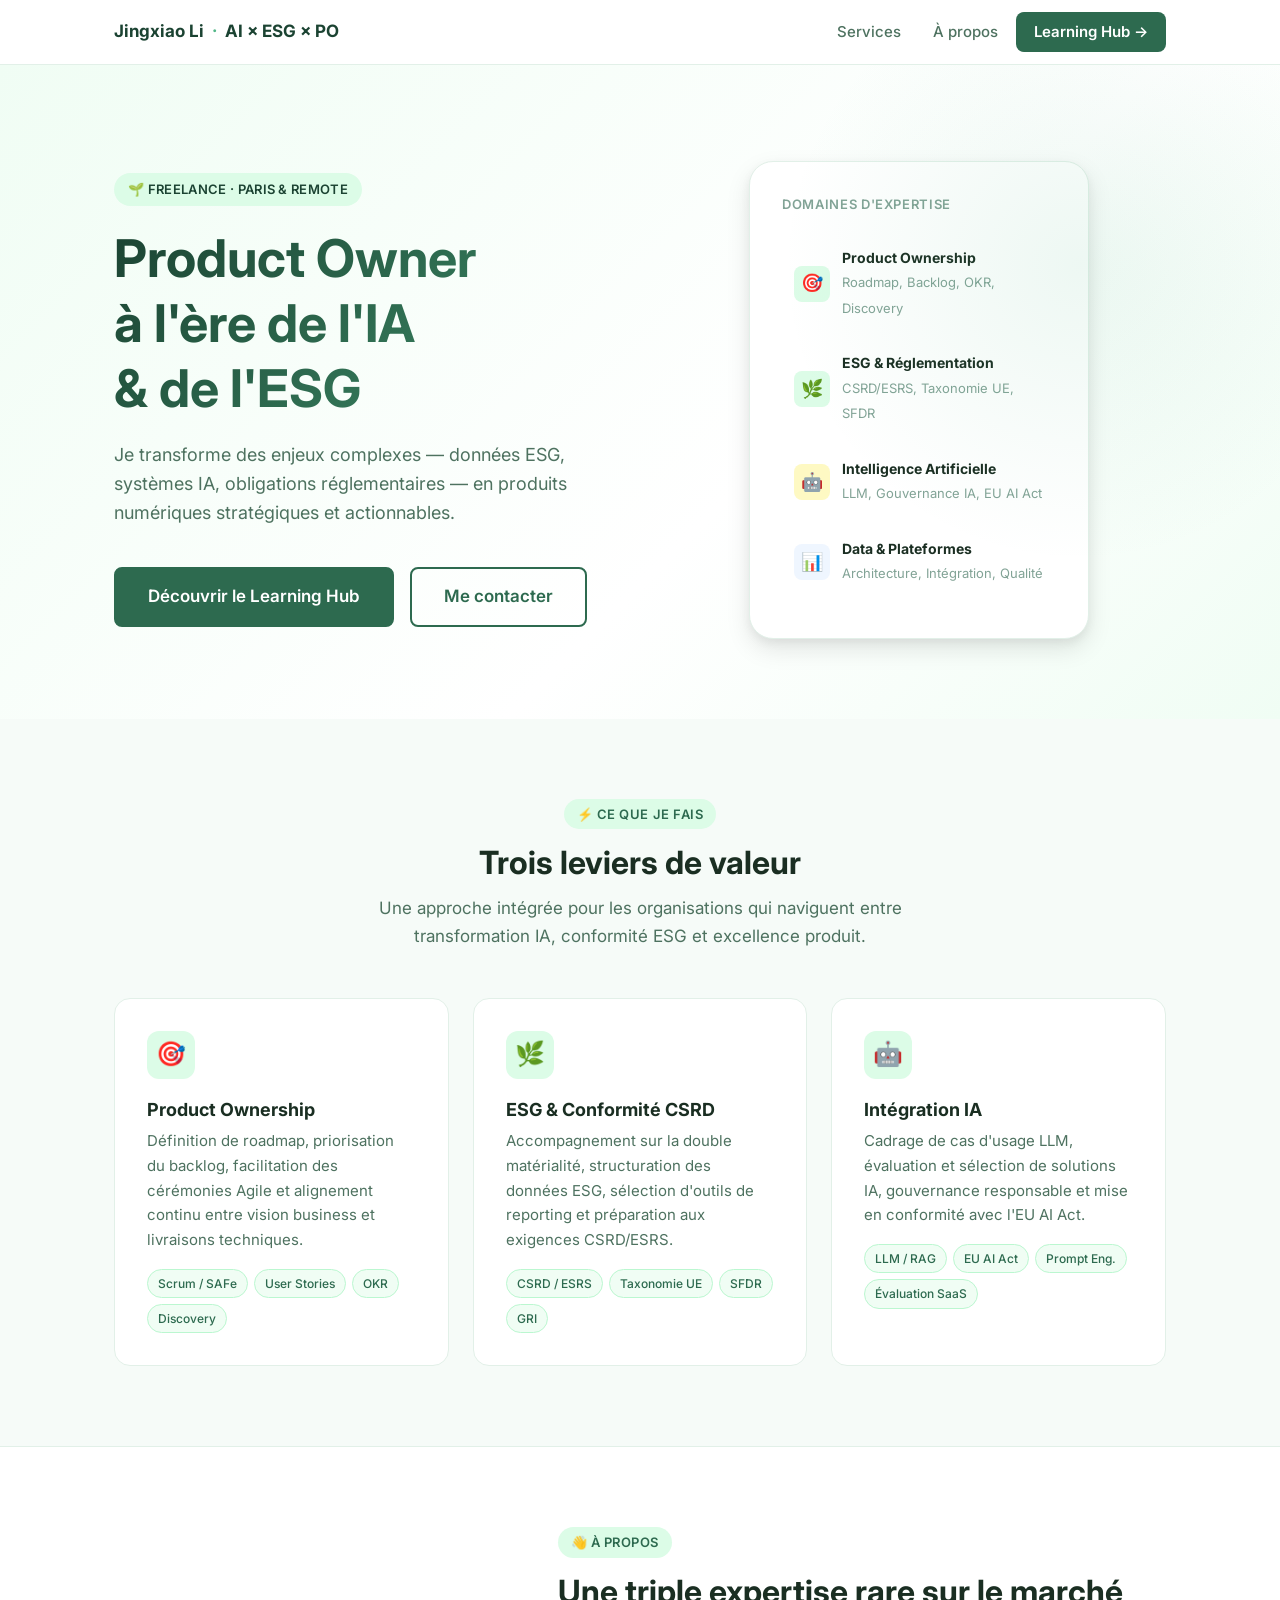
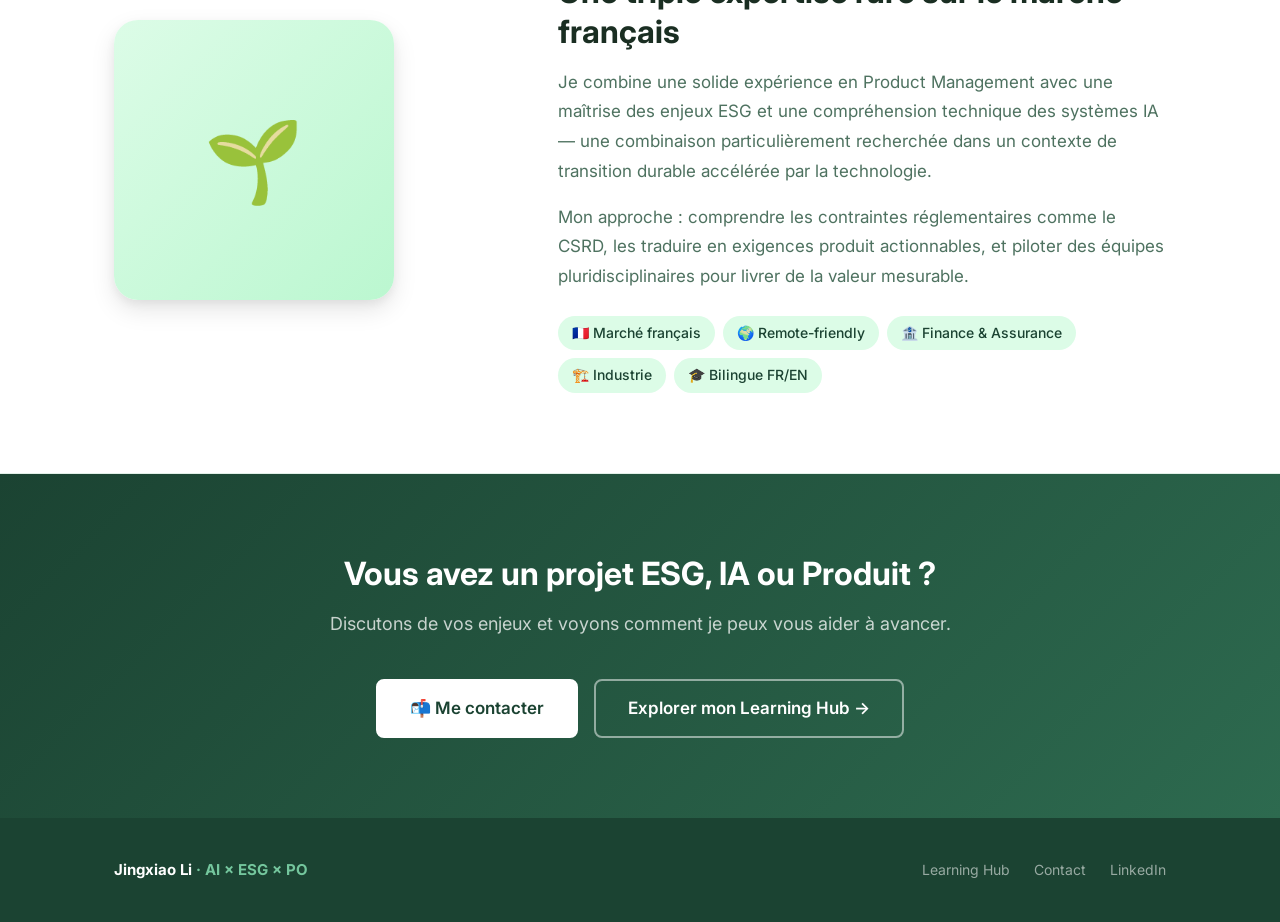
==== index.html @ 48e50c1e "Initial commit: personal brand + learning hub" ====
<!DOCTYPE html>
<html lang="fr">
<head>
  <meta charset="UTF-8" />
  <meta name="viewport" content="width=device-width, initial-scale=1.0" />
  <title>Jingxiao Li — AI × ESG × Product Owner Freelance</title>
  <meta name="description" content="Consultante freelance spécialisée à l'intersection de l'Intelligence Artificielle, l'ESG et le Product Management. Disponible pour vos projets en France." />
  <link rel="stylesheet" href="style.css" />
</head>
<body>

  <!-- Navigation -->
  <nav class="nav">
    <div class="container nav-inner">
      <a href="index.html" class="nav-logo">
        Jingxiao Li <span>·</span> AI × ESG × PO
      </a>
      <div class="nav-links">
        <a href="#services" class="nav-link">Services</a>
        <a href="#about"    class="nav-link">À propos</a>
        <a href="hub.html"  class="nav-cta">Learning Hub →</a>
      </div>
    </div>
  </nav>

  <!-- Hero -->
  <section class="hero">
    <div class="container hero-inner">
      <div class="hero-content">
        <div class="hero-eyebrow">🌱 Freelance · Paris & Remote</div>
        <h1 class="hero-title">Product Owner<br>à l'ère de l'IA<br>&amp; de l'ESG</h1>
        <p class="hero-subtitle">
          Je transforme des enjeux complexes — données ESG, systèmes IA, obligations réglementaires —
          en produits numériques stratégiques et actionnables.
        </p>
        <div class="hero-actions">
          <a href="hub.html" class="btn btn-primary btn-lg">Découvrir le Learning Hub</a>
          <a href="mailto:jingxiao.li@gnomondigital.com" class="btn btn-outline btn-lg">Me contacter</a>
        </div>
      </div>

      <div class="hero-visual">
        <div class="hero-card">
          <div class="hero-card-title">Domaines d'expertise</div>
          <div class="hero-stat">
            <div class="hero-stat-icon green">🎯</div>
            <div class="hero-stat-text">
              <strong>Product Ownership</strong>
              <span>Roadmap, Backlog, OKR, Discovery</span>
            </div>
          </div>
          <div class="hero-stat">
            <div class="hero-stat-icon green">🌿</div>
            <div class="hero-stat-text">
              <strong>ESG & Réglementation</strong>
              <span>CSRD/ESRS, Taxonomie UE, SFDR</span>
            </div>
          </div>
          <div class="hero-stat">
            <div class="hero-stat-icon amber">🤖</div>
            <div class="hero-stat-text">
              <strong>Intelligence Artificielle</strong>
              <span>LLM, Gouvernance IA, EU AI Act</span>
            </div>
          </div>
          <div class="hero-stat">
            <div class="hero-stat-icon blue">📊</div>
            <div class="hero-stat-text">
              <strong>Data & Plateformes</strong>
              <span>Architecture, Intégration, Qualité</span>
            </div>
          </div>
        </div>
      </div>
    </div>
  </section>

  <!-- Services -->
  <section class="section" id="services">
    <div class="container">
      <div class="section-header">
        <div class="section-eyebrow">⚡ Ce que je fais</div>
        <h2>Trois leviers de valeur</h2>
        <p>Une approche intégrée pour les organisations qui naviguent entre transformation IA, conformité ESG et excellence produit.</p>
      </div>

      <div class="services-grid">
        <div class="service-card">
          <div class="service-icon">🎯</div>
          <h3>Product Ownership</h3>
          <p>
            Définition de roadmap, priorisation du backlog, facilitation des cérémonies Agile
            et alignement continu entre vision business et livraisons techniques.
          </p>
          <div class="service-tags">
            <span class="service-tag">Scrum / SAFe</span>
            <span class="service-tag">User Stories</span>
            <span class="service-tag">OKR</span>
            <span class="service-tag">Discovery</span>
          </div>
        </div>

        <div class="service-card">
          <div class="service-icon">🌿</div>
          <h3>ESG & Conformité CSRD</h3>
          <p>
            Accompagnement sur la double matérialité, structuration des données ESG,
            sélection d'outils de reporting et préparation aux exigences CSRD/ESRS.
          </p>
          <div class="service-tags">
            <span class="service-tag">CSRD / ESRS</span>
            <span class="service-tag">Taxonomie UE</span>
            <span class="service-tag">SFDR</span>
            <span class="service-tag">GRI</span>
          </div>
        </div>

        <div class="service-card">
          <div class="service-icon">🤖</div>
          <h3>Intégration IA</h3>
          <p>
            Cadrage de cas d'usage LLM, évaluation et sélection de solutions IA,
            gouvernance responsable et mise en conformité avec l'EU AI Act.
          </p>
          <div class="service-tags">
            <span class="service-tag">LLM / RAG</span>
            <span class="service-tag">EU AI Act</span>
            <span class="service-tag">Prompt Eng.</span>
            <span class="service-tag">Évaluation SaaS</span>
          </div>
        </div>
      </div>
    </div>
  </section>

  <!-- About -->
  <section class="section" id="about" style="background: #fff; border-top: 1px solid var(--border); border-bottom: 1px solid var(--border);">
    <div class="container">
      <div class="about-inner">
        <div class="about-avatar">🌱</div>
        <div class="about-content">
          <div class="section-eyebrow" style="margin-bottom: .875rem;">👋 À propos</div>
          <h2>Une triple expertise rare sur le marché français</h2>
          <p>
            Je combine une solide expérience en Product Management avec une maîtrise des enjeux
            ESG et une compréhension technique des systèmes IA — une combinaison particulièrement
            recherchée dans un contexte de transition durable accélérée par la technologie.
          </p>
          <p>
            Mon approche : comprendre les contraintes réglementaires comme le CSRD, les traduire
            en exigences produit actionnables, et piloter des équipes pluridisciplinaires pour
            livrer de la valeur mesurable.
          </p>
          <div class="about-chips">
            <span class="about-chip">🇫🇷 Marché français</span>
            <span class="about-chip">🌍 Remote-friendly</span>
            <span class="about-chip">🏦 Finance & Assurance</span>
            <span class="about-chip">🏗️ Industrie</span>
            <span class="about-chip">🎓 Bilingue FR/EN</span>
          </div>
        </div>
      </div>
    </div>
  </section>

  <!-- CTA Banner -->
  <section class="cta-banner">
    <div class="container">
      <h2>Vous avez un projet ESG, IA ou Produit ?</h2>
      <p>Discutons de vos enjeux et voyons comment je peux vous aider à avancer.</p>
      <div style="display:flex; gap:1rem; justify-content:center; flex-wrap:wrap;">
        <a href="mailto:jingxiao.li@gnomondigital.com" class="btn btn-white btn-lg">📬 Me contacter</a>
        <a href="hub.html" class="btn btn-outline btn-lg" style="border-color:rgba(255,255,255,.5);color:#fff;">
          Explorer mon Learning Hub →
        </a>
      </div>
    </div>
  </section>

  <!-- Footer -->
  <footer class="footer">
    <div class="container footer-inner">
      <div class="footer-logo">Jingxiao Li <span>· AI × ESG × PO</span></div>
      <div class="footer-links">
        <a href="hub.html">Learning Hub</a>
        <a href="mailto:jingxiao.li@gnomondigital.com">Contact</a>
        <a href="https://linkedin.com" target="_blank" rel="noopener">LinkedIn</a>
      </div>
    </div>
  </footer>

</body>
</html>
---- style.css ----
/* === Google Fonts === */
@import url('https://fonts.googleapis.com/css2?family=Inter:wght@300;400;500;600;700&display=swap');

/* === Custom Properties === */
:root {
  --primary:       #2D6A4F;
  --primary-dark:  #1B4332;
  --primary-light: #40916C;
  --accent:        #52B788;
  --accent-light:  #74C69D;
  --green-50:      #F0FDF4;
  --green-100:     #DCFCE7;
  --green-200:     #BBF7D0;

  --bg:            #F6FBF8;
  --surface:       #FFFFFF;
  --border:        #E2F0E8;
  --border-hover:  #B7DFCA;

  --text:          #1A2E22;
  --text-muted:    #4E7260;
  --text-subtle:   #82A396;

  /* Status: not started */
  --s0-bg:     #F9FAFB;
  --s0-border: #E5E7EB;
  --s0-text:   #6B7280;
  --s0-dot:    #9CA3AF;

  /* Status: in progress */
  --s1-bg:     #FFFBEB;
  --s1-border: #FCD34D;
  --s1-text:   #92400E;
  --s1-dot:    #F59E0B;

  /* Status: mastered */
  --s2-bg:     #F0FDF4;
  --s2-border: #86EFAC;
  --s2-text:   #166534;
  --s2-dot:    #22C55E;

  --shadow-sm: 0 1px 2px rgba(0,0,0,.05);
  --shadow:    0 2px 6px rgba(0,0,0,.07), 0 1px 3px rgba(0,0,0,.05);
  --shadow-md: 0 4px 12px rgba(0,0,0,.08), 0 2px 5px rgba(0,0,0,.05);
  --shadow-lg: 0 10px 25px rgba(0,0,0,.1), 0 4px 10px rgba(0,0,0,.05);

  --radius-sm: .375rem;
  --radius:    .5rem;
  --radius-md: .75rem;
  --radius-lg: 1rem;
  --radius-xl: 1.5rem;
  --radius-full: 9999px;

  --transition: 150ms ease;
  --transition-md: 250ms ease;

  --font: 'Inter', -apple-system, BlinkMacSystemFont, 'Segoe UI', sans-serif;
}

/* === Reset === */
*, *::before, *::after { box-sizing: border-box; margin: 0; padding: 0; }
html { scroll-behavior: smooth; }
body {
  font-family: var(--font);
  background: var(--bg);
  color: var(--text);
  line-height: 1.6;
  font-size: 1rem;
  -webkit-font-smoothing: antialiased;
}
a { color: var(--primary); text-decoration: none; }
a:hover { color: var(--primary-dark); }
img { display: block; max-width: 100%; }
ul { list-style: none; }
button { font-family: var(--font); cursor: pointer; border: none; background: none; }
input, textarea { font-family: var(--font); }

/* === Typography === */
h1, h2, h3, h4 { color: var(--text); font-weight: 700; line-height: 1.25; }
h1 { font-size: clamp(2rem, 5vw, 3.25rem); }
h2 { font-size: clamp(1.5rem, 3vw, 2rem); }
h3 { font-size: 1.125rem; }
h4 { font-size: .9375rem; }
p { color: var(--text-muted); }

/* === Layout === */
.container {
  max-width: 1100px;
  margin: 0 auto;
  padding: 0 1.5rem;
}
.section { padding: 5rem 0; }
.section-sm { padding: 3rem 0; }

/* === Navigation === */
.nav {
  position: sticky;
  top: 0;
  z-index: 100;
  background: rgba(255,255,255,.92);
  backdrop-filter: blur(8px);
  border-bottom: 1px solid var(--border);
}
.nav-inner {
  display: flex;
  align-items: center;
  justify-content: space-between;
  height: 4rem;
}
.nav-logo {
  font-weight: 700;
  font-size: 1.0625rem;
  color: var(--primary-dark);
  display: flex;
  align-items: center;
  gap: .5rem;
}
.nav-logo span { color: var(--accent); }
.nav-links {
  display: flex;
  align-items: center;
  gap: .25rem;
}
.nav-link {
  padding: .5rem .875rem;
  border-radius: var(--radius);
  font-size: .9375rem;
  font-weight: 500;
  color: var(--text-muted);
  transition: all var(--transition);
}
.nav-link:hover { background: var(--green-50); color: var(--primary); }
.nav-link.active { background: var(--green-100); color: var(--primary-dark); }
.nav-cta {
  padding: .5rem 1.125rem;
  border-radius: var(--radius);
  background: var(--primary);
  color: #fff;
  font-size: .9375rem;
  font-weight: 600;
  transition: all var(--transition);
}
.nav-cta:hover { background: var(--primary-dark); color: #fff; transform: translateY(-1px); box-shadow: var(--shadow); }

/* === Buttons === */
.btn {
  display: inline-flex;
  align-items: center;
  gap: .5rem;
  padding: .75rem 1.5rem;
  border-radius: var(--radius);
  font-weight: 600;
  font-size: .9375rem;
  transition: all var(--transition-md);
  cursor: pointer;
}
.btn-primary {
  background: var(--primary);
  color: #fff;
  border: 2px solid var(--primary);
}
.btn-primary:hover {
  background: var(--primary-dark);
  border-color: var(--primary-dark);
  color: #fff;
  transform: translateY(-2px);
  box-shadow: var(--shadow-md);
}
.btn-outline {
  background: transparent;
  color: var(--primary);
  border: 2px solid var(--primary);
}
.btn-outline:hover {
  background: var(--primary);
  color: #fff;
  transform: translateY(-2px);
  box-shadow: var(--shadow-md);
}
.btn-lg { padding: .875rem 2rem; font-size: 1.0625rem; }

/* === Hero === */
.hero {
  padding: 6rem 0 5rem;
  background: linear-gradient(135deg, var(--green-50) 0%, #fff 60%, var(--green-50) 100%);
  position: relative;
  overflow: hidden;
}
.hero::before {
  content: '';
  position: absolute;
  top: -100px;
  right: -100px;
  width: 600px;
  height: 600px;
  background: radial-gradient(circle, rgba(82,183,136,.1) 0%, transparent 70%);
  pointer-events: none;
}
.hero-inner {
  display: grid;
  grid-template-columns: 1fr 1fr;
  gap: 4rem;
  align-items: center;
}
.hero-eyebrow {
  display: inline-flex;
  align-items: center;
  gap: .5rem;
  padding: .375rem .875rem;
  background: var(--green-100);
  color: var(--primary-dark);
  border-radius: var(--radius-full);
  font-size: .8125rem;
  font-weight: 600;
  letter-spacing: .025em;
  text-transform: uppercase;
  margin-bottom: 1.25rem;
}
.hero-title {
  margin-bottom: 1.25rem;
  background: linear-gradient(135deg, var(--primary-dark) 0%, var(--primary-light) 100%);
  -webkit-background-clip: text;
  -webkit-text-fill-color: transparent;
  background-clip: text;
}
.hero-subtitle {
  font-size: 1.125rem;
  color: var(--text-muted);
  margin-bottom: 2.5rem;
  max-width: 480px;
}
.hero-actions { display: flex; gap: 1rem; flex-wrap: wrap; }
.hero-visual {
  display: flex;
  justify-content: center;
}
.hero-card {
  background: var(--surface);
  border-radius: var(--radius-xl);
  padding: 2rem;
  box-shadow: var(--shadow-lg);
  border: 1px solid var(--border);
  max-width: 340px;
  width: 100%;
}
.hero-card-title {
  font-size: .8125rem;
  font-weight: 600;
  color: var(--text-subtle);
  text-transform: uppercase;
  letter-spacing: .05em;
  margin-bottom: 1.25rem;
}
.hero-stat {
  display: flex;
  align-items: center;
  gap: .75rem;
  padding: .75rem;
  border-radius: var(--radius-md);
  margin-bottom: .5rem;
  transition: background var(--transition);
}
.hero-stat:hover { background: var(--green-50); }
.hero-stat-icon {
  width: 2.25rem;
  height: 2.25rem;
  border-radius: var(--radius);
  display: flex;
  align-items: center;
  justify-content: center;
  font-size: 1.125rem;
  flex-shrink: 0;
}
.hero-stat-icon.green { background: var(--green-100); }
.hero-stat-icon.amber { background: #FEF9C3; }
.hero-stat-icon.blue  { background: #EFF6FF; }
.hero-stat-text strong { display: block; font-size: .875rem; color: var(--text); }
.hero-stat-text span  { font-size: .8125rem; color: var(--text-subtle); }

/* === Services Section === */
.services-grid {
  display: grid;
  grid-template-columns: repeat(3, 1fr);
  gap: 1.5rem;
  margin-top: 3rem;
}
.service-card {
  background: var(--surface);
  border: 1px solid var(--border);
  border-radius: var(--radius-lg);
  padding: 2rem;
  transition: all var(--transition-md);
}
.service-card:hover {
  border-color: var(--accent);
  box-shadow: var(--shadow-md);
  transform: translateY(-3px);
}
.service-icon {
  width: 3rem;
  height: 3rem;
  border-radius: var(--radius-md);
  display: flex;
  align-items: center;
  justify-content: center;
  font-size: 1.5rem;
  margin-bottom: 1.25rem;
  background: var(--green-100);
}
.service-card h3 { margin-bottom: .5rem; }
.service-card p { font-size: .9375rem; line-height: 1.65; }
.service-tags { display: flex; gap: .375rem; flex-wrap: wrap; margin-top: 1rem; }
.service-tag {
  padding: .25rem .625rem;
  border-radius: var(--radius-full);
  font-size: .75rem;
  font-weight: 500;
  background: var(--green-50);
  color: var(--primary);
  border: 1px solid var(--green-200);
}

/* === About === */
.about-inner {
  display: grid;
  grid-template-columns: 1fr 1.6fr;
  gap: 4rem;
  align-items: center;
}
.about-avatar {
  aspect-ratio: 1;
  max-width: 280px;
  border-radius: var(--radius-xl);
  background: linear-gradient(135deg, var(--green-100), var(--green-200));
  display: flex;
  align-items: center;
  justify-content: center;
  font-size: 5rem;
  box-shadow: var(--shadow-lg);
}
.about-content h2 { margin-bottom: 1rem; }
.about-content p { margin-bottom: 1rem; font-size: 1.0625rem; line-height: 1.75; }
.about-chips { display: flex; gap: .5rem; flex-wrap: wrap; margin-top: 1.5rem; }
.about-chip {
  padding: .375rem .875rem;
  border-radius: var(--radius-full);
  background: var(--green-100);
  color: var(--primary-dark);
  font-size: .875rem;
  font-weight: 500;
}

/* === CTA Banner === */
.cta-banner {
  background: linear-gradient(135deg, var(--primary-dark), var(--primary));
  color: #fff;
  text-align: center;
  padding: 5rem 0;
}
.cta-banner h2 { color: #fff; margin-bottom: 1rem; }
.cta-banner p  { color: rgba(255,255,255,.75); font-size: 1.125rem; margin-bottom: 2.5rem; }
.btn-white {
  background: #fff;
  color: var(--primary-dark);
  border: 2px solid #fff;
}
.btn-white:hover {
  background: transparent;
  color: #fff;
  border-color: rgba(255,255,255,.6);
  transform: translateY(-2px);
}

/* === Footer === */
.footer {
  background: var(--primary-dark);
  color: rgba(255,255,255,.65);
  padding: 2.5rem 0;
}
.footer-inner {
  display: flex;
  align-items: center;
  justify-content: space-between;
}
.footer-logo {
  font-weight: 700;
  color: #fff;
  font-size: .9375rem;
}
.footer-logo span { color: var(--accent-light); }
.footer-links { display: flex; gap: 1.5rem; }
.footer-links a { color: rgba(255,255,255,.55); font-size: .875rem; transition: color var(--transition); }
.footer-links a:hover { color: #fff; }

/* === Section Headers === */
.section-header { text-align: center; margin-bottom: 3rem; }
.section-eyebrow {
  display: inline-flex;
  align-items: center;
  gap: .5rem;
  padding: .3rem .8rem;
  background: var(--green-100);
  color: var(--primary);
  border-radius: var(--radius-full);
  font-size: .8125rem;
  font-weight: 600;
  text-transform: uppercase;
  letter-spacing: .04em;
  margin-bottom: .875rem;
}
.section-header h2 { margin-bottom: .75rem; }
.section-header p { font-size: 1.0625rem; max-width: 560px; margin: 0 auto; }

/* === Hub Cards (hub.html) === */
.hubs-grid {
  display: grid;
  grid-template-columns: repeat(auto-fill, minmax(320px, 1fr));
  gap: 1.5rem;
  margin-top: 2.5rem;
}
.hub-card {
  background: var(--surface);
  border: 1px solid var(--border);
  border-radius: var(--radius-lg);
  padding: 2rem;
  transition: all var(--transition-md);
  display: flex;
  flex-direction: column;
  text-decoration: none;
  color: inherit;
  position: relative;
  overflow: hidden;
}
.hub-card::before {
  content: '';
  position: absolute;
  top: 0;
  left: 0;
  right: 0;
  height: 3px;
  background: var(--primary);
  transform: scaleX(0);
  transition: transform var(--transition-md);
  transform-origin: left;
}
.hub-card:hover::before { transform: scaleX(1); }
.hub-card:hover {
  border-color: var(--accent);
  box-shadow: var(--shadow-lg);
  transform: translateY(-4px);
}
.hub-card.coming-soon {
  opacity: .65;
  cursor: default;
}
.hub-card.coming-soon:hover {
  transform: none;
  box-shadow: none;
  border-color: var(--border);
}
.hub-card.coming-soon::before { display: none; }
.hub-card-icon {
  width: 3.5rem;
  height: 3.5rem;
  border-radius: var(--radius-md);
  background: var(--green-100);
  display: flex;
  align-items: center;
  justify-content: center;
  font-size: 1.75rem;
  margin-bottom: 1.25rem;
}
.hub-card h3 { font-size: 1.125rem; margin-bottom: .375rem; }
.hub-card-subtitle { font-size: .875rem; color: var(--accent); font-weight: 600; margin-bottom: .75rem; }
.hub-card p { font-size: .9375rem; line-height: 1.65; flex: 1; }
.hub-card-footer {
  display: flex;
  align-items: center;
  justify-content: space-between;
  margin-top: 1.5rem;
  padding-top: 1.25rem;
  border-top: 1px solid var(--border);
}
.hub-progress-label { font-size: .8125rem; color: var(--text-muted); font-weight: 500; }
.hub-progress-value { font-size: .9375rem; font-weight: 700; color: var(--primary); }
.hub-progress-bar {
  height: 6px;
  background: var(--green-100);
  border-radius: var(--radius-full);
  overflow: hidden;
  margin-top: .5rem;
}
.hub-progress-fill {
  height: 100%;
  background: linear-gradient(90deg, var(--primary), var(--accent));
  border-radius: var(--radius-full);
  transition: width .6s ease;
}
.coming-soon-badge {
  position: absolute;
  top: 1rem;
  right: 1rem;
  padding: .25rem .625rem;
  background: #F3F4F6;
  color: #6B7280;
  border-radius: var(--radius-full);
  font-size: .75rem;
  font-weight: 600;
}

/* === Hub Detail Page === */
.page-back {
  display: inline-flex;
  align-items: center;
  gap: .375rem;
  padding: .5rem .875rem;
  border-radius: var(--radius);
  font-size: .875rem;
  font-weight: 500;
  color: var(--text-muted);
  border: 1px solid var(--border);
  background: var(--surface);
  margin-bottom: 2rem;
  transition: all var(--transition);
}
.page-back:hover { border-color: var(--accent); color: var(--primary); background: var(--green-50); }

.hub-hero {
  padding: 3rem 0 2.5rem;
  background: linear-gradient(135deg, var(--green-50) 0%, #fff 100%);
  border-bottom: 1px solid var(--border);
}
.hub-hero-inner { }
.hub-hero h1 { font-size: clamp(1.5rem, 4vw, 2.25rem); margin-bottom: .5rem; }
.hub-hero-subtitle { font-size: 1.0625rem; color: var(--text-muted); margin-bottom: 2rem; }

.progress-overview {
  background: var(--surface);
  border: 1px solid var(--border);
  border-radius: var(--radius-lg);
  padding: 1.5rem;
  margin-bottom: 0;
}
.progress-overview-header {
  display: flex;
  align-items: center;
  justify-content: space-between;
  margin-bottom: .875rem;
}
.progress-overview-title { font-size: .9375rem; font-weight: 600; color: var(--text); }
.progress-overview-pct { font-size: 1.25rem; font-weight: 700; color: var(--primary); }
.main-progress-bar {
  height: 10px;
  background: var(--green-100);
  border-radius: var(--radius-full);
  overflow: hidden;
  margin-bottom: 1.25rem;
}
.main-progress-fill {
  height: 100%;
  background: linear-gradient(90deg, var(--primary), var(--accent-light));
  border-radius: var(--radius-full);
  transition: width .8s ease;
}
.pillar-progress-list {
  display: grid;
  grid-template-columns: repeat(3, 1fr);
  gap: 1rem;
}
.pillar-mini-progress {}
.pillar-mini-label {
  font-size: .8125rem;
  font-weight: 500;
  color: var(--text-muted);
  margin-bottom: .375rem;
  white-space: nowrap;
  overflow: hidden;
  text-overflow: ellipsis;
}
.pillar-mini-bar {
  height: 6px;
  background: var(--green-100);
  border-radius: var(--radius-full);
  overflow: hidden;
  margin-bottom: .25rem;
}
.pillar-mini-fill {
  height: 100%;
  border-radius: var(--radius-full);
  transition: width .6s ease;
}
.pillar-mini-pct { font-size: .75rem; color: var(--text-subtle); font-weight: 600; }

.pillars-section { padding: 2.5rem 0 4rem; }
.pillars-grid {
  display: grid;
  grid-template-columns: repeat(3, 1fr);
  gap: 1.5rem;
  align-items: start;
}

.pillar-column {
  background: var(--surface);
  border: 1px solid var(--border);
  border-radius: var(--radius-lg);
  overflow: hidden;
}
.pillar-header {
  padding: 1.25rem 1.5rem;
  border-bottom: 1px solid var(--border);
  display: flex;
  align-items: center;
  gap: .75rem;
}
.pillar-header-icon {
  width: 2.5rem;
  height: 2.5rem;
  border-radius: var(--radius);
  background: var(--green-100);
  display: flex;
  align-items: center;
  justify-content: center;
  font-size: 1.25rem;
  flex-shrink: 0;
}
.pillar-header-text {}
.pillar-title { font-size: 1rem; font-weight: 700; }
.pillar-count { font-size: .8125rem; color: var(--text-muted); }
.pillar-skills { padding: .75rem; display: flex; flex-direction: column; gap: .5rem; }

/* === Skill Cards === */
.skill-card {
  border: 1.5px solid var(--s0-border);
  border-radius: var(--radius-md);
  background: var(--s0-bg);
  transition: all var(--transition-md);
  overflow: hidden;
}
.skill-card[data-status="1"] { border-color: var(--s1-border); background: var(--s1-bg); }
.skill-card[data-status="2"] { border-color: var(--s2-border); background: var(--s2-bg); }

.skill-card-header {
  display: flex;
  align-items: center;
  justify-content: space-between;
  padding: .875rem 1rem;
  cursor: pointer;
  gap: .75rem;
  user-select: none;
}
.skill-card-header:hover { filter: brightness(.97); }

.skill-header-left { flex: 1; min-width: 0; }
.skill-title { font-size: .9375rem; font-weight: 600; color: var(--text); margin-bottom: .25rem; }
.skill-badges { display: flex; gap: .375rem; align-items: center; flex-wrap: wrap; }

.badge {
  display: inline-flex;
  align-items: center;
  padding: .15rem .5rem;
  border-radius: var(--radius-full);
  font-size: .6875rem;
  font-weight: 600;
  text-transform: uppercase;
  letter-spacing: .03em;
}
.badge-must { background: #FEE2E2; color: #991B1B; }
.badge-bonus { background: #EFF6FF; color: #1D4ED8; }

.skill-header-right {
  display: flex;
  align-items: center;
  gap: .5rem;
  flex-shrink: 0;
}
.status-btn {
  display: inline-flex;
  align-items: center;
  gap: .375rem;
  padding: .3rem .625rem;
  border-radius: var(--radius-full);
  font-size: .75rem;
  font-weight: 600;
  cursor: pointer;
  transition: all var(--transition);
  white-space: nowrap;
  border: 1px solid transparent;
}
.status-btn:hover { filter: brightness(.95); transform: scale(1.03); }

[data-status="0"] .status-btn { background: var(--s0-badge); color: var(--s0-text); border-color: var(--s0-border); }
[data-status="1"] .status-btn { background: #FDE68A; color: var(--s1-text); border-color: var(--s1-border); }
[data-status="2"] .status-btn { background: var(--green-200); color: var(--s2-text); border-color: var(--s2-border); }

.status-dot {
  width: .5rem;
  height: .5rem;
  border-radius: var(--radius-full);
  flex-shrink: 0;
}
[data-status="0"] .status-dot { background: var(--s0-dot); }
[data-status="1"] .status-dot { background: var(--s1-dot); }
[data-status="2"] .status-dot { background: var(--s2-dot); }

.expand-icon {
  color: var(--text-subtle);
  font-size: .75rem;
  transition: transform var(--transition-md);
  flex-shrink: 0;
}
.skill-card.expanded .expand-icon { transform: rotate(180deg); }

/* === Skill Detail === */
.skill-detail {
  padding: 1rem;
  border-top: 1px solid rgba(0,0,0,.06);
}
.skill-detail[hidden] { display: none; }

.skill-description {
  font-size: .9rem;
  color: var(--text-muted);
  line-height: 1.7;
  margin-bottom: 1.125rem;
}

.skill-resources h4 {
  font-size: .8125rem;
  font-weight: 600;
  color: var(--text);
  text-transform: uppercase;
  letter-spacing: .04em;
  margin-bottom: .625rem;
}
.skill-resources ul { display: flex; flex-direction: column; gap: .375rem; margin-bottom: 1.125rem; }
.skill-resources li { display: flex; align-items: flex-start; gap: .375rem; }
.skill-resources li::before {
  content: '→';
  color: var(--accent);
  font-size: .75rem;
  margin-top: .15rem;
  flex-shrink: 0;
}
.skill-resources a {
  font-size: .875rem;
  color: var(--primary);
  text-decoration: underline;
  text-decoration-color: transparent;
  transition: text-decoration-color var(--transition);
  line-height: 1.5;
}
.skill-resources a:hover { text-decoration-color: var(--primary); }

.skill-notes h4 {
  font-size: .8125rem;
  font-weight: 600;
  color: var(--text);
  text-transform: uppercase;
  letter-spacing: .04em;
  margin-bottom: .5rem;
}
.notes-textarea {
  width: 100%;
  min-height: 80px;
  padding: .625rem .75rem;
  border: 1px solid var(--border);
  border-radius: var(--radius);
  font-size: .875rem;
  color: var(--text);
  background: rgba(255,255,255,.7);
  resize: vertical;
  transition: border-color var(--transition);
  line-height: 1.55;
}
.notes-textarea:focus {
  outline: none;
  border-color: var(--accent);
  background: #fff;
}
.notes-textarea::placeholder { color: var(--text-subtle); }

/* === Empty / Error States === */
.hub-error {
  text-align: center;
  padding: 5rem 1rem;
}
.hub-error h2 { margin-bottom: .75rem; }
.hub-loading {
  display: flex;
  flex-direction: column;
  align-items: center;
  justify-content: center;
  min-height: 40vh;
  gap: 1rem;
}
.spinner {
  width: 2.5rem;
  height: 2.5rem;
  border: 3px solid var(--green-200);
  border-top-color: var(--primary);
  border-radius: 50%;
  animation: spin .75s linear infinite;
}
@keyframes spin { to { transform: rotate(360deg); } }

/* === Responsive === */
@media (max-width: 900px) {
  .hero-inner { grid-template-columns: 1fr; }
  .hero-visual { display: none; }
  .services-grid { grid-template-columns: 1fr; }
  .about-inner { grid-template-columns: 1fr; }
  .about-avatar { max-width: 180px; }
  .pillars-grid { grid-template-columns: 1fr; }
  .pillar-progress-list { grid-template-columns: 1fr; gap: .75rem; }
}
@media (max-width: 640px) {
  .section { padding: 3.5rem 0; }
  .hero { padding: 4rem 0 3rem; }
  .hubs-grid { grid-template-columns: 1fr; }
  .footer-inner { flex-direction: column; gap: 1rem; text-align: center; }
  .nav-link { display: none; }
  .hero-actions { flex-direction: column; }
  .hero-actions .btn { width: 100%; justify-content: center; }
}
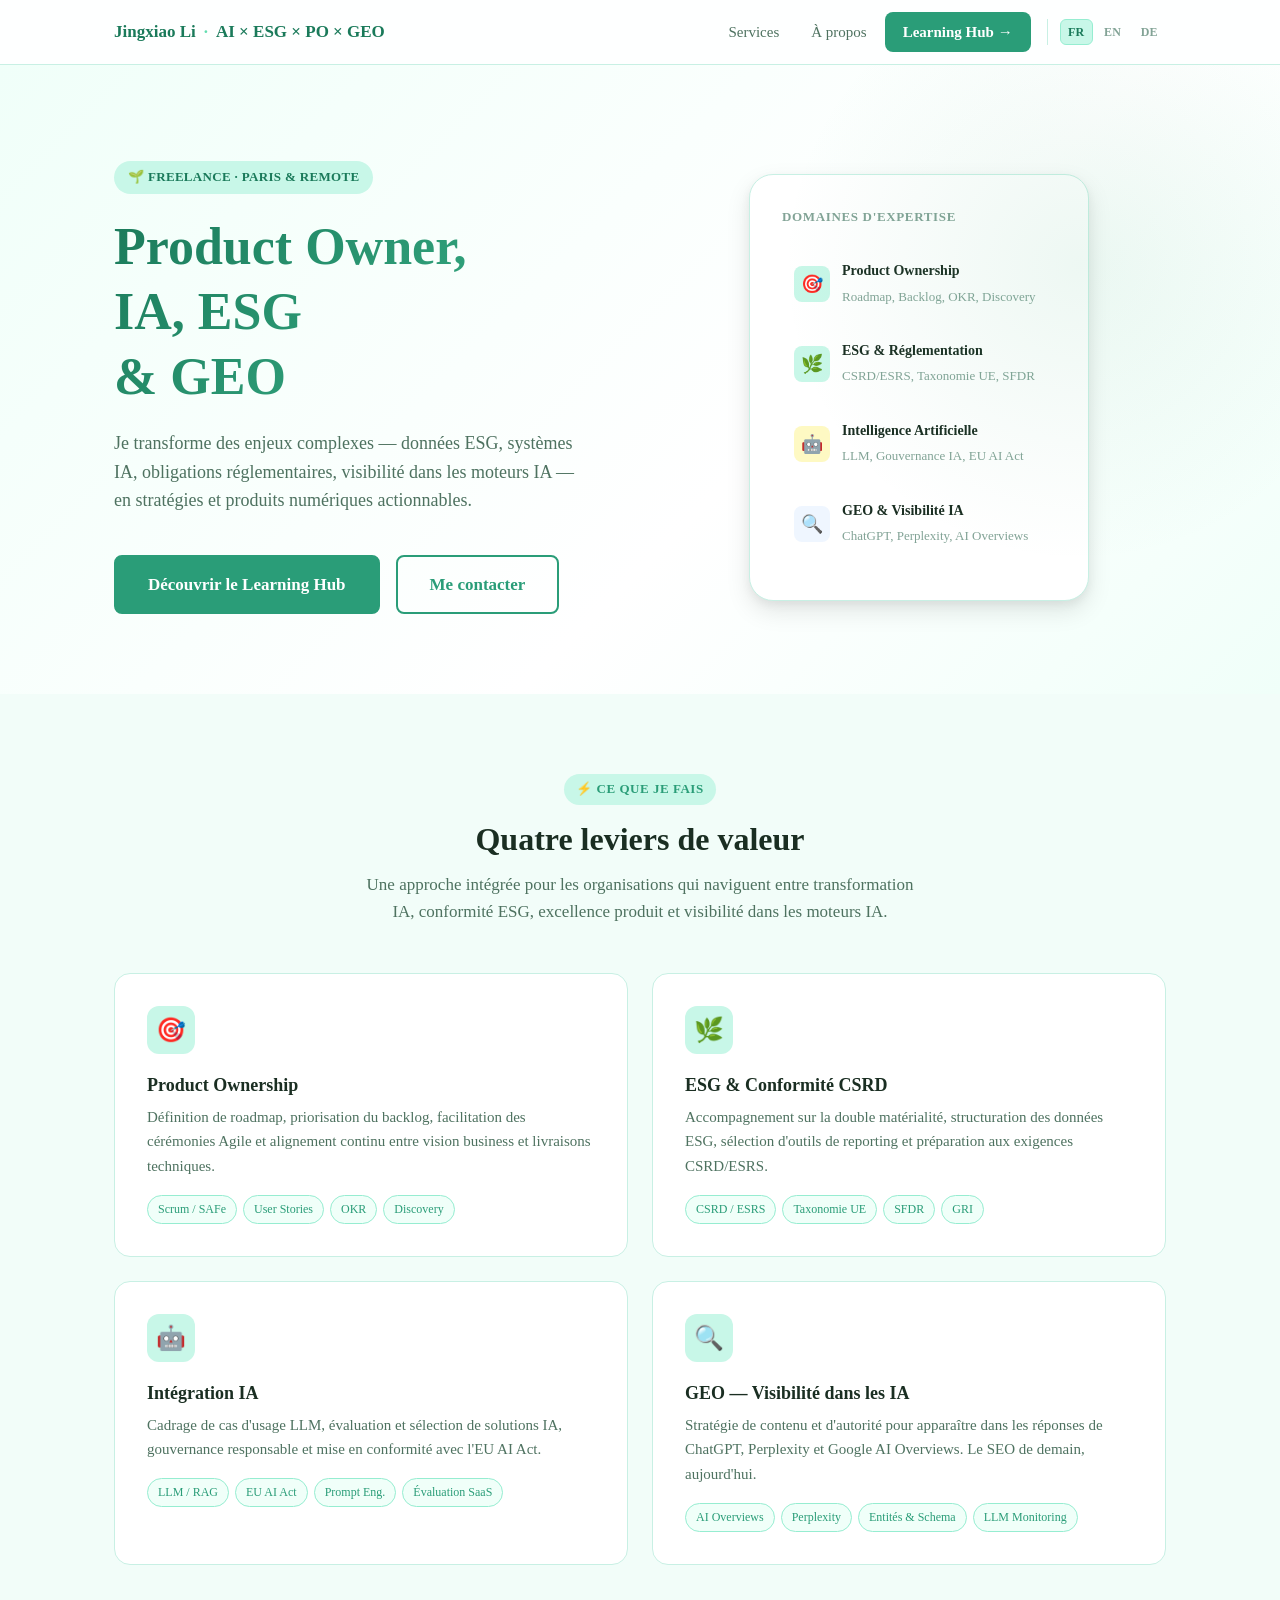
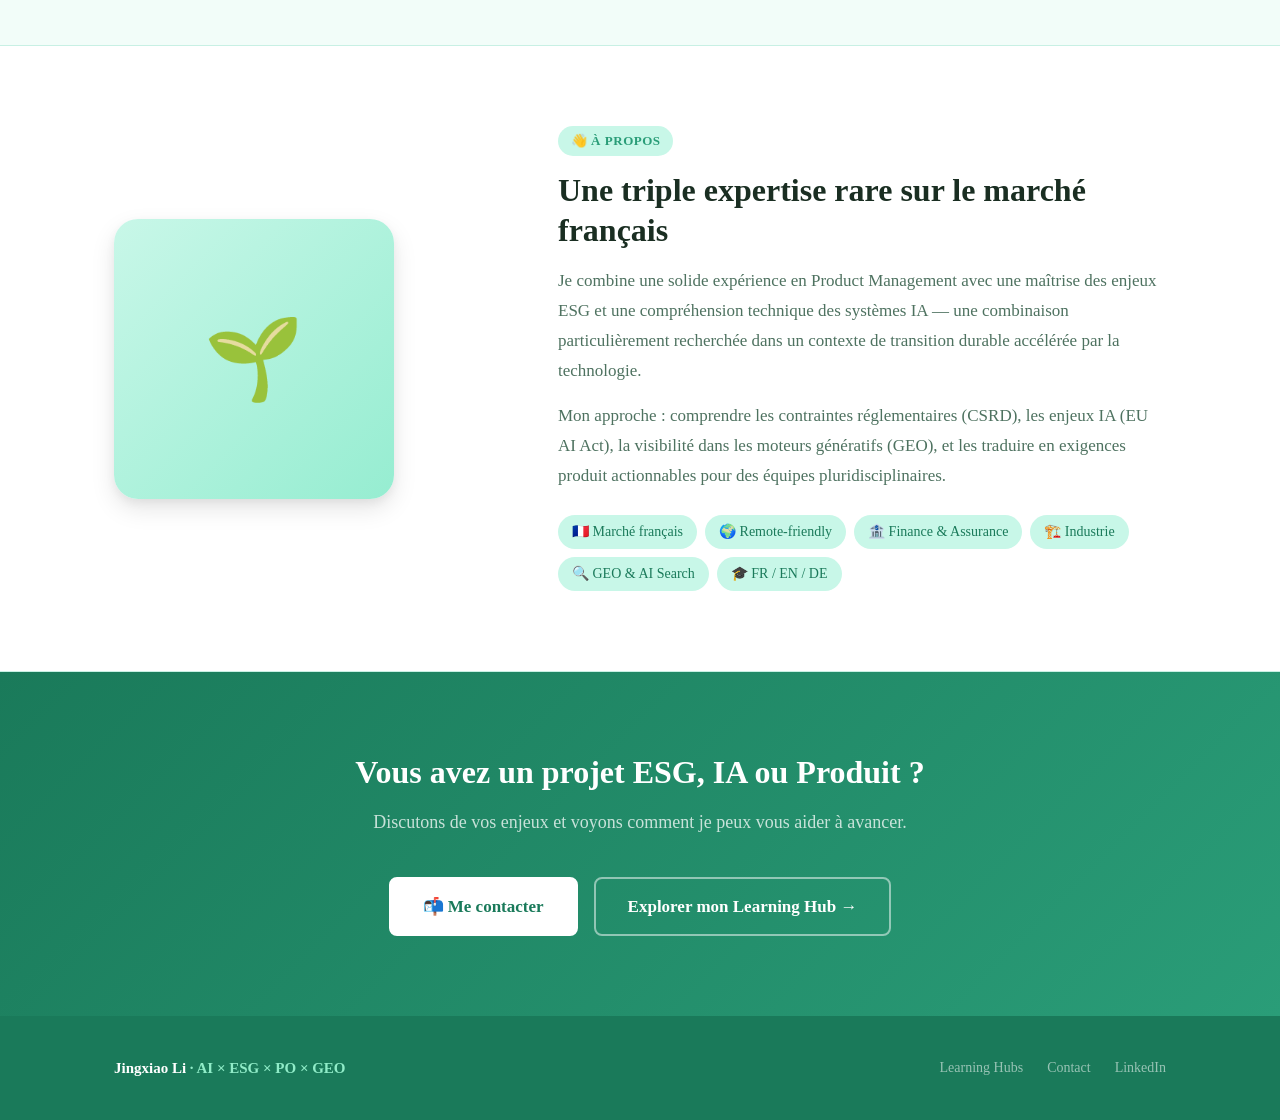
==== commit a5174d99: "Add Communication & Influence hub with FR/EN/DE multilingual content" ====
--- a/index.html
+++ b/index.html
@@ -3,9 +3,12 @@
 <head>
   <meta charset="UTF-8" />
   <meta name="viewport" content="width=device-width, initial-scale=1.0" />
-  <title>Jingxiao Li — AI × ESG × Product Owner Freelance</title>
-  <meta name="description" content="Consultante freelance spécialisée à l'intersection de l'Intelligence Artificielle, l'ESG et le Product Management. Disponible pour vos projets en France." />
+  <title>Jingxiao Li — AI × ESG × PO × GEO Freelance</title>
+  <meta name="description" content="Consultante freelance spécialisée à l'intersection de l'Intelligence Artificielle, l'ESG, le Product Management et le GEO." />
   <link rel="stylesheet" href="style.css" />
+  <script src="i18n/fr.js"></script>
+  <script src="i18n/en.js"></script>
+  <script src="i18n/de.js"></script>
 </head>
 <body>
 
@@ -13,12 +16,17 @@
   <nav class="nav">
     <div class="container nav-inner">
       <a href="index.html" class="nav-logo">
-        Jingxiao Li <span>·</span> AI × ESG × PO
+        Jingxiao Li <span>·</span> AI × ESG × PO × GEO
       </a>
       <div class="nav-links">
         <a href="#services" class="nav-link">Services</a>
-        <a href="#about"    class="nav-link">À propos</a>
-        <a href="hub.html"  class="nav-cta">Learning Hub →</a>
+        <a href="#about"    class="nav-link" data-i18n="nav_about">À propos</a>
+        <a href="hub.html"  class="nav-cta"  data-i18n="nav_cta">Learning Hub →</a>
+        <div class="lang-switcher">
+          <button class="lang-btn" data-lang="fr">FR</button>
+          <button class="lang-btn" data-lang="en">EN</button>
+          <button class="lang-btn" data-lang="de">DE</button>
+        </div>
       </div>
     </div>
   </nav>
@@ -27,21 +35,21 @@
   <section class="hero">
     <div class="container hero-inner">
       <div class="hero-content">
-        <div class="hero-eyebrow">🌱 Freelance · Paris & Remote</div>
-        <h1 class="hero-title">Product Owner<br>à l'ère de l'IA<br>&amp; de l'ESG</h1>
-        <p class="hero-subtitle">
-          Je transforme des enjeux complexes — données ESG, systèmes IA, obligations réglementaires —
-          en produits numériques stratégiques et actionnables.
+        <div class="hero-eyebrow" data-i18n="hero_eyebrow">🌱 Freelance · Paris & Remote</div>
+        <h1 class="hero-title" data-i18n="hero_title">Product Owner,<br>IA, ESG<br>&amp; GEO</h1>
+        <p class="hero-subtitle" data-i18n="hero_subtitle">
+          Je transforme des enjeux complexes — données ESG, systèmes IA, obligations réglementaires,
+          visibilité dans les moteurs IA — en stratégies et produits numériques actionnables.
         </p>
         <div class="hero-actions">
-          <a href="hub.html" class="btn btn-primary btn-lg">Découvrir le Learning Hub</a>
-          <a href="mailto:jingxiao.li@gnomondigital.com" class="btn btn-outline btn-lg">Me contacter</a>
+          <a href="hub.html" class="btn btn-primary btn-lg" data-i18n="hero_cta1">Découvrir le Learning Hub</a>
+          <a href="mailto:jingxiao.li@gnomondigital.com" class="btn btn-outline btn-lg" data-i18n="hero_cta2">Me contacter</a>
         </div>
       </div>
 
       <div class="hero-visual">
         <div class="hero-card">
-          <div class="hero-card-title">Domaines d'expertise</div>
+          <div class="hero-card-title" data-i18n="hero_card_title">Domaines d'expertise</div>
           <div class="hero-stat">
             <div class="hero-stat-icon green">🎯</div>
             <div class="hero-stat-text">
@@ -52,22 +60,22 @@
           <div class="hero-stat">
             <div class="hero-stat-icon green">🌿</div>
             <div class="hero-stat-text">
-              <strong>ESG & Réglementation</strong>
-              <span>CSRD/ESRS, Taxonomie UE, SFDR</span>
+              <strong data-i18n="stat2_title">ESG & Réglementation</strong>
+              <span data-i18n="stat2_sub">CSRD/ESRS, Taxonomie UE, SFDR</span>
             </div>
           </div>
           <div class="hero-stat">
             <div class="hero-stat-icon amber">🤖</div>
             <div class="hero-stat-text">
-              <strong>Intelligence Artificielle</strong>
-              <span>LLM, Gouvernance IA, EU AI Act</span>
+              <strong data-i18n="stat3_title">Intelligence Artificielle</strong>
+              <span data-i18n="stat3_sub">LLM, Gouvernance IA, EU AI Act</span>
             </div>
           </div>
           <div class="hero-stat">
-            <div class="hero-stat-icon blue">📊</div>
+            <div class="hero-stat-icon blue">🔍</div>
             <div class="hero-stat-text">
-              <strong>Data & Plateformes</strong>
-              <span>Architecture, Intégration, Qualité</span>
+              <strong data-i18n="stat4_title">GEO & Visibilité IA</strong>
+              <span data-i18n="stat4_sub">ChatGPT, Perplexity, AI Overviews</span>
             </div>
           </div>
         </div>
@@ -79,19 +87,16 @@
   <section class="section" id="services">
     <div class="container">
       <div class="section-header">
-        <div class="section-eyebrow">⚡ Ce que je fais</div>
-        <h2>Trois leviers de valeur</h2>
-        <p>Une approche intégrée pour les organisations qui naviguent entre transformation IA, conformité ESG et excellence produit.</p>
+        <div class="section-eyebrow" data-i18n="services_eyebrow">⚡ Ce que je fais</div>
+        <h2 data-i18n="services_title">Quatre leviers de valeur</h2>
+        <p data-i18n="services_desc">Une approche intégrée pour les organisations qui naviguent entre transformation IA, conformité ESG, excellence produit et visibilité dans les moteurs IA.</p>
       </div>
 
-      <div class="services-grid">
+      <div class="services-grid" style="grid-template-columns: repeat(2, 1fr);">
         <div class="service-card">
           <div class="service-icon">🎯</div>
           <h3>Product Ownership</h3>
-          <p>
-            Définition de roadmap, priorisation du backlog, facilitation des cérémonies Agile
-            et alignement continu entre vision business et livraisons techniques.
-          </p>
+          <p data-i18n="s1_desc">Définition de roadmap, priorisation du backlog, facilitation des cérémonies Agile et alignement continu entre vision business et livraisons techniques.</p>
           <div class="service-tags">
             <span class="service-tag">Scrum / SAFe</span>
             <span class="service-tag">User Stories</span>
@@ -102,11 +107,8 @@
 
         <div class="service-card">
           <div class="service-icon">🌿</div>
-          <h3>ESG & Conformité CSRD</h3>
-          <p>
-            Accompagnement sur la double matérialité, structuration des données ESG,
-            sélection d'outils de reporting et préparation aux exigences CSRD/ESRS.
-          </p>
+          <h3 data-i18n="s2_title">ESG & Conformité CSRD</h3>
+          <p data-i18n="s2_desc">Accompagnement sur la double matérialité, structuration des données ESG, sélection d'outils de reporting et préparation aux exigences CSRD/ESRS.</p>
           <div class="service-tags">
             <span class="service-tag">CSRD / ESRS</span>
             <span class="service-tag">Taxonomie UE</span>
@@ -117,16 +119,25 @@
 
         <div class="service-card">
           <div class="service-icon">🤖</div>
-          <h3>Intégration IA</h3>
-          <p>
-            Cadrage de cas d'usage LLM, évaluation et sélection de solutions IA,
-            gouvernance responsable et mise en conformité avec l'EU AI Act.
-          </p>
+          <h3 data-i18n="s3_title">Intégration IA</h3>
+          <p data-i18n="s3_desc">Cadrage de cas d'usage LLM, évaluation et sélection de solutions IA, gouvernance responsable et mise en conformité avec l'EU AI Act.</p>
           <div class="service-tags">
             <span class="service-tag">LLM / RAG</span>
             <span class="service-tag">EU AI Act</span>
             <span class="service-tag">Prompt Eng.</span>
             <span class="service-tag">Évaluation SaaS</span>
+          </div>
+        </div>
+
+        <div class="service-card">
+          <div class="service-icon">🔍</div>
+          <h3 data-i18n="s4_title">GEO — Visibilité dans les IA</h3>
+          <p data-i18n="s4_desc">Stratégie de contenu et d'autorité pour apparaître dans les réponses de ChatGPT, Perplexity et Google AI Overviews. Le SEO de demain, aujourd'hui.</p>
+          <div class="service-tags">
+            <span class="service-tag">AI Overviews</span>
+            <span class="service-tag">Perplexity</span>
+            <span class="service-tag">Entités & Schema</span>
+            <span class="service-tag">LLM Monitoring</span>
           </div>
         </div>
       </div>
@@ -139,24 +150,17 @@
       <div class="about-inner">
         <div class="about-avatar">🌱</div>
         <div class="about-content">
-          <div class="section-eyebrow" style="margin-bottom: .875rem;">👋 À propos</div>
-          <h2>Une triple expertise rare sur le marché français</h2>
-          <p>
-            Je combine une solide expérience en Product Management avec une maîtrise des enjeux
-            ESG et une compréhension technique des systèmes IA — une combinaison particulièrement
-            recherchée dans un contexte de transition durable accélérée par la technologie.
-          </p>
-          <p>
-            Mon approche : comprendre les contraintes réglementaires comme le CSRD, les traduire
-            en exigences produit actionnables, et piloter des équipes pluridisciplinaires pour
-            livrer de la valeur mesurable.
-          </p>
+          <div class="section-eyebrow" style="margin-bottom: .875rem;" data-i18n="about_eyebrow">👋 À propos</div>
+          <h2 data-i18n="about_title">Une triple expertise rare sur le marché français</h2>
+          <p data-i18n="about_p1">Je combine une solide expérience en Product Management avec une maîtrise des enjeux ESG et une compréhension technique des systèmes IA — une combinaison particulièrement recherchée dans un contexte de transition durable accélérée par la technologie.</p>
+          <p data-i18n="about_p2">Mon approche : comprendre les contraintes réglementaires (CSRD), les enjeux IA (EU AI Act), la visibilité dans les moteurs génératifs (GEO), et les traduire en exigences produit actionnables pour des équipes pluridisciplinaires.</p>
           <div class="about-chips">
             <span class="about-chip">🇫🇷 Marché français</span>
             <span class="about-chip">🌍 Remote-friendly</span>
             <span class="about-chip">🏦 Finance & Assurance</span>
             <span class="about-chip">🏗️ Industrie</span>
-            <span class="about-chip">🎓 Bilingue FR/EN</span>
+            <span class="about-chip">🔍 GEO & AI Search</span>
+            <span class="about-chip">🎓 FR / EN / DE</span>
           </div>
         </div>
       </div>
@@ -166,13 +170,11 @@
   <!-- CTA Banner -->
   <section class="cta-banner">
     <div class="container">
-      <h2>Vous avez un projet ESG, IA ou Produit ?</h2>
-      <p>Discutons de vos enjeux et voyons comment je peux vous aider à avancer.</p>
+      <h2 data-i18n="cta_title">Vous avez un projet ESG, IA ou Produit ?</h2>
+      <p data-i18n="cta_desc">Discutons de vos enjeux et voyons comment je peux vous aider à avancer.</p>
       <div style="display:flex; gap:1rem; justify-content:center; flex-wrap:wrap;">
-        <a href="mailto:jingxiao.li@gnomondigital.com" class="btn btn-white btn-lg">📬 Me contacter</a>
-        <a href="hub.html" class="btn btn-outline btn-lg" style="border-color:rgba(255,255,255,.5);color:#fff;">
-          Explorer mon Learning Hub →
-        </a>
+        <a href="mailto:jingxiao.li@gnomondigital.com" class="btn btn-white btn-lg" data-i18n="cta_btn1">📬 Me contacter</a>
+        <a href="hub.html" class="btn btn-outline btn-lg" style="border-color:rgba(255,255,255,.5);color:#fff;" data-i18n="cta_btn2">Explorer mon Learning Hub →</a>
       </div>
     </div>
   </section>
@@ -180,14 +182,18 @@
   <!-- Footer -->
   <footer class="footer">
     <div class="container footer-inner">
-      <div class="footer-logo">Jingxiao Li <span>· AI × ESG × PO</span></div>
+      <div class="footer-logo">Jingxiao Li <span>· AI × ESG × PO × GEO</span></div>
       <div class="footer-links">
-        <a href="hub.html">Learning Hub</a>
-        <a href="mailto:jingxiao.li@gnomondigital.com">Contact</a>
+        <a href="hub.html"   data-i18n="footer_hubs">Learning Hubs</a>
+        <a href="mailto:jingxiao.li@gnomondigital.com" data-i18n="footer_contact">Contact</a>
         <a href="https://linkedin.com" target="_blank" rel="noopener">LinkedIn</a>
       </div>
     </div>
   </footer>
 
+  <script src="app.js"></script>
+  <script>
+    document.addEventListener('DOMContentLoaded', initLangSwitcher);
+  </script>
 </body>
 </html>
--- a/style.css
+++ b/style.css
@@ -1,21 +1,18 @@
-/* === Google Fonts === */
-@import url('https://fonts.googleapis.com/css2?family=Inter:wght@300;400;500;600;700&display=swap');
-
 /* === Custom Properties === */
 :root {
-  --primary:       #2D6A4F;
-  --primary-dark:  #1B4332;
-  --primary-light: #40916C;
-  --accent:        #52B788;
-  --accent-light:  #74C69D;
-  --green-50:      #F0FDF4;
-  --green-100:     #DCFCE7;
-  --green-200:     #BBF7D0;
-
-  --bg:            #F6FBF8;
+  --primary:       #2A9D78;
+  --primary-dark:  #1A7A5A;
+  --primary-light: #3EB98F;
+  --accent:        #62DDB0;
+  --accent-light:  #90ECC8;
+  --green-50:      #F0FFF9;
+  --green-100:     #C8F7E8;
+  --green-200:     #96EDD1;
+
+  --bg:            #F2FDF9;
   --surface:       #FFFFFF;
-  --border:        #E2F0E8;
-  --border-hover:  #B7DFCA;
+  --border:        #C8F0E4;
+  --border-hover:  #8ADFC0;
 
   --text:          #1A2E22;
   --text-muted:    #4E7260;
@@ -34,10 +31,10 @@
   --s1-dot:    #F59E0B;
 
   /* Status: mastered */
-  --s2-bg:     #F0FDF4;
-  --s2-border: #86EFAC;
-  --s2-text:   #166534;
-  --s2-dot:    #22C55E;
+  --s2-bg:     #EDFFF8;
+  --s2-border: #62DDB0;
+  --s2-text:   #0F6B4A;
+  --s2-dot:    #2ACA8A;
 
   --shadow-sm: 0 1px 2px rgba(0,0,0,.05);
   --shadow:    0 2px 6px rgba(0,0,0,.07), 0 1px 3px rgba(0,0,0,.05);
@@ -54,7 +51,7 @@
   --transition: 150ms ease;
   --transition-md: 250ms ease;
 
-  --font: 'Inter', -apple-system, BlinkMacSystemFont, 'Segoe UI', sans-serif;
+  --font: 'Charis SIL', Georgia, 'Times New Roman', serif;
 }
 
 /* === Reset === */
@@ -131,6 +128,28 @@
 }
 .nav-link:hover { background: var(--green-50); color: var(--primary); }
 .nav-link.active { background: var(--green-100); color: var(--primary-dark); }
+.lang-switcher {
+  display: flex;
+  gap: .2rem;
+  margin-left: .75rem;
+  padding-left: .75rem;
+  border-left: 1px solid var(--border);
+}
+.lang-btn {
+  padding: .3rem .45rem;
+  border-radius: var(--radius-sm);
+  font-size: .75rem;
+  font-weight: 700;
+  color: var(--text-subtle);
+  background: none;
+  border: 1px solid transparent;
+  cursor: pointer;
+  transition: all var(--transition);
+  letter-spacing: .02em;
+}
+.lang-btn:hover { color: var(--primary); background: var(--green-50); }
+.lang-btn.active { color: var(--primary-dark); background: var(--green-100); border-color: var(--green-200); }
+
 .nav-cta {
   padding: .5rem 1.125rem;
   border-radius: var(--radius);
